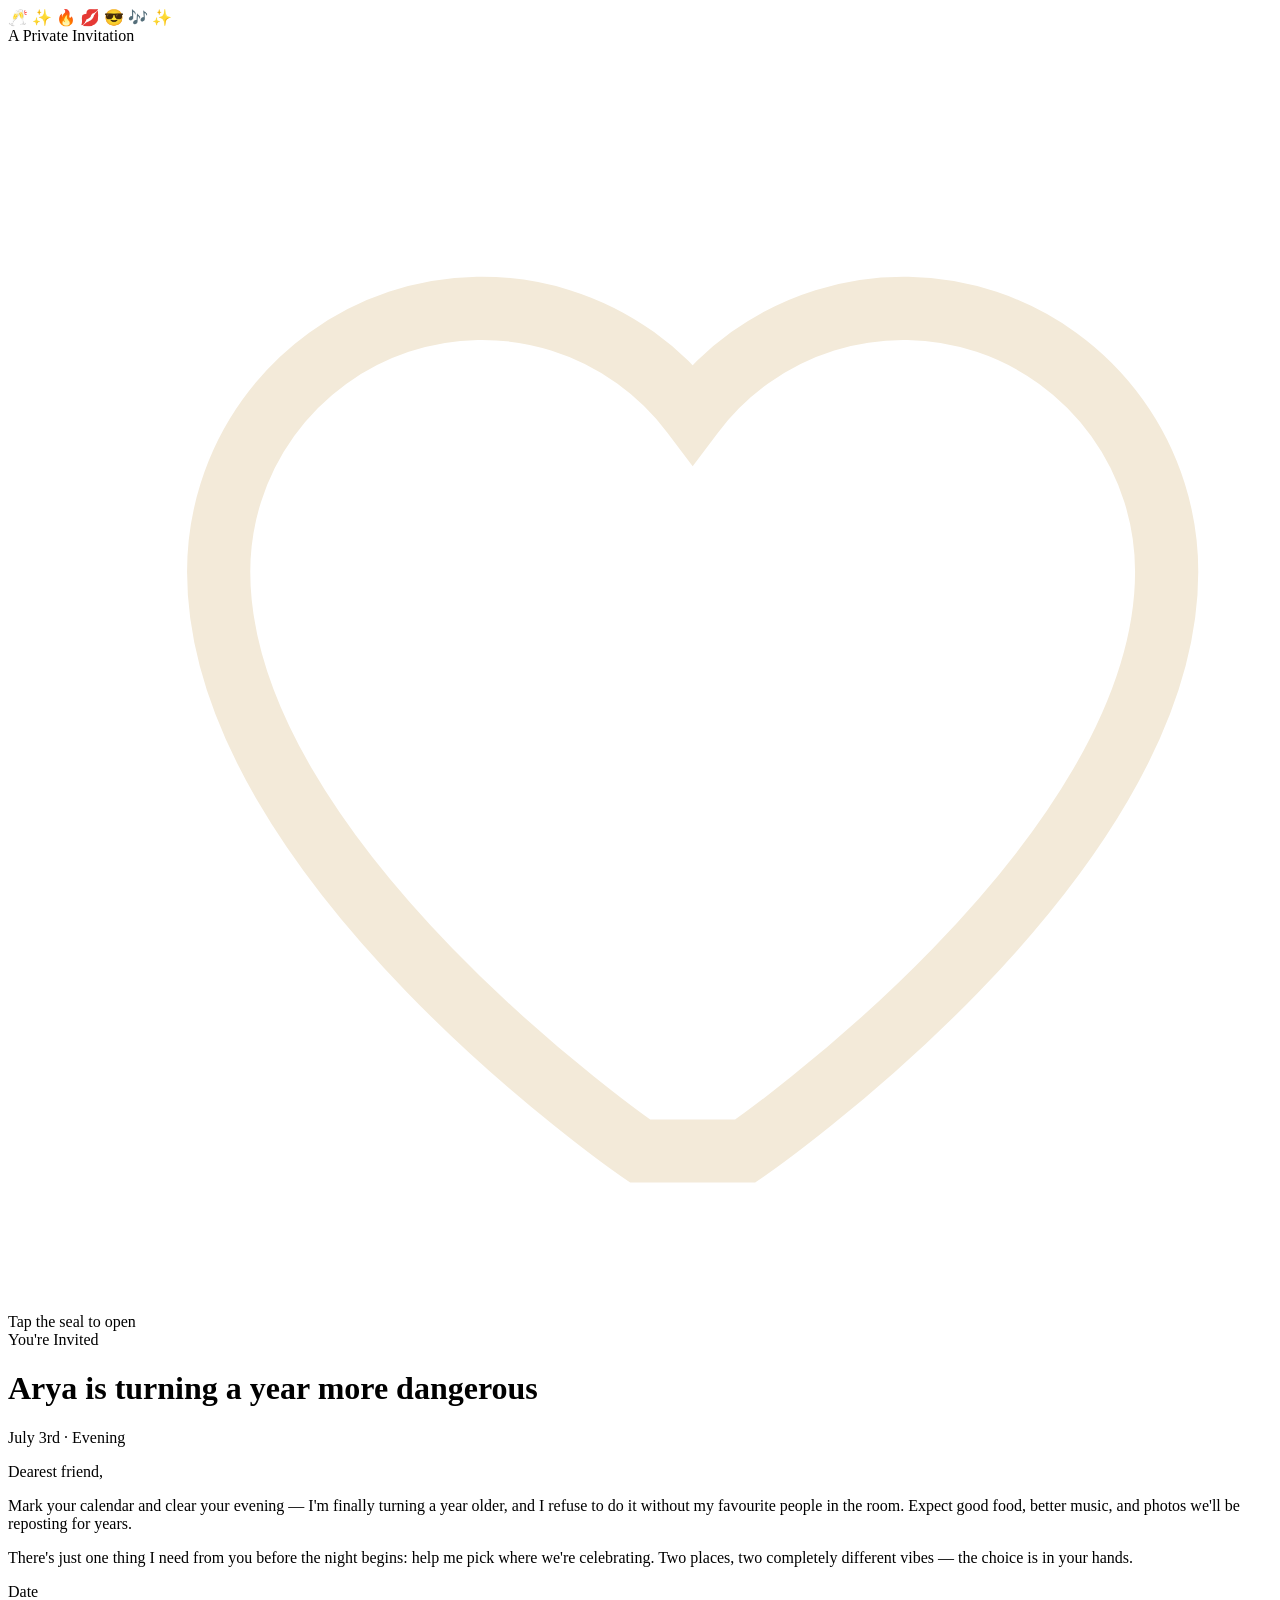
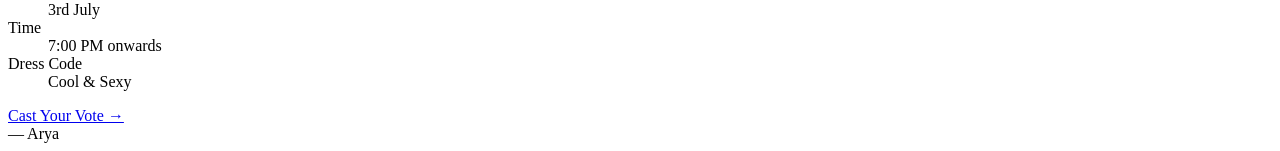
==== index.html @ eb1a6da1 "Create index.html" ====
<!doctype html>
<html lang="en">
<head>
<meta charset="UTF-8" />
<meta name="viewport" content="width=device-width, initial-scale=1.0" />
<title>You're Invited — Arya's Birthday</title>
<link rel="stylesheet" href="style.css" />
</head>
<body>
  <div class="stickers" aria-hidden="true">
    <span class="sticker s1">🥂</span>
    <span class="sticker s2">✨</span>
    <span class="sticker s3">🔥</span>
    <span class="sticker s4">💋</span>
    <span class="sticker s5">😎</span>
    <span class="sticker s6">🎶</span>
    <span class="sticker s7">✨</span>
  </div>

  <main class="card">
    <div id="sealStage" class="seal-stage">
      <div class="eyebrow">A Private Invitation</div>
      <div class="seal" aria-hidden="true">
        <svg viewBox="0 0 24 24" fill="none" stroke="#f3ead9" stroke-width="1.2">
          <path d="M12 21s-8-5.5-8-11a5 5 0 0 1 9-3 5 5 0 0 1 9 3c0 5.5-8 11-8 11z" />
        </svg>
      </div>
      <div class="seal-label">Tap the seal to open</div>
    </div>

    <div id="letter" class="letter">
      <div class="eyebrow">You're Invited</div>
      <h1 class="invite-title">Arya is turning a year more dangerous</h1>
      <p class="invite-sub">July 3rd · Evening</p>

      <div class="rule"></div>

      <div class="letter-body">
        <p>Dearest friend,</p>
        <p>Mark your calendar and clear your evening — I'm finally turning a year older, and I refuse to do it without my favourite people in the room. Expect good food, better music, and photos we'll be reposting for years.</p>
        <p>There's just one thing I need from you before the night begins: help me pick where we're celebrating. Two places, two completely different vibes — the choice is in your hands.</p>
      </div>

      <dl class="details">
        <dt>Date</dt>
        <dd>3rd July</dd>
        <dt>Time</dt>
        <dd>7:00 PM onwards</dd>
        <dt>Dress Code</dt>
        <dd><span class="dress-tag">Cool &amp; Sexy</span></dd>
      </dl>

      <div class="cta-row">
        <a href="invite.html" class="btn">Cast Your Vote →</a>
      </div>

      <div class="signed">— Arya</div>
    </div>
  </main>

  <script src="confetti.js"></script>
  <script>
    const stage = document.getElementById('sealStage');
    const letter = document.getElementById('letter');
    stage.addEventListener('click', () => {
      burstConfetti(stage);
      stage.style.display = 'none';
      letter.classList.add('open');
    });
  </script>
</body>
</html>
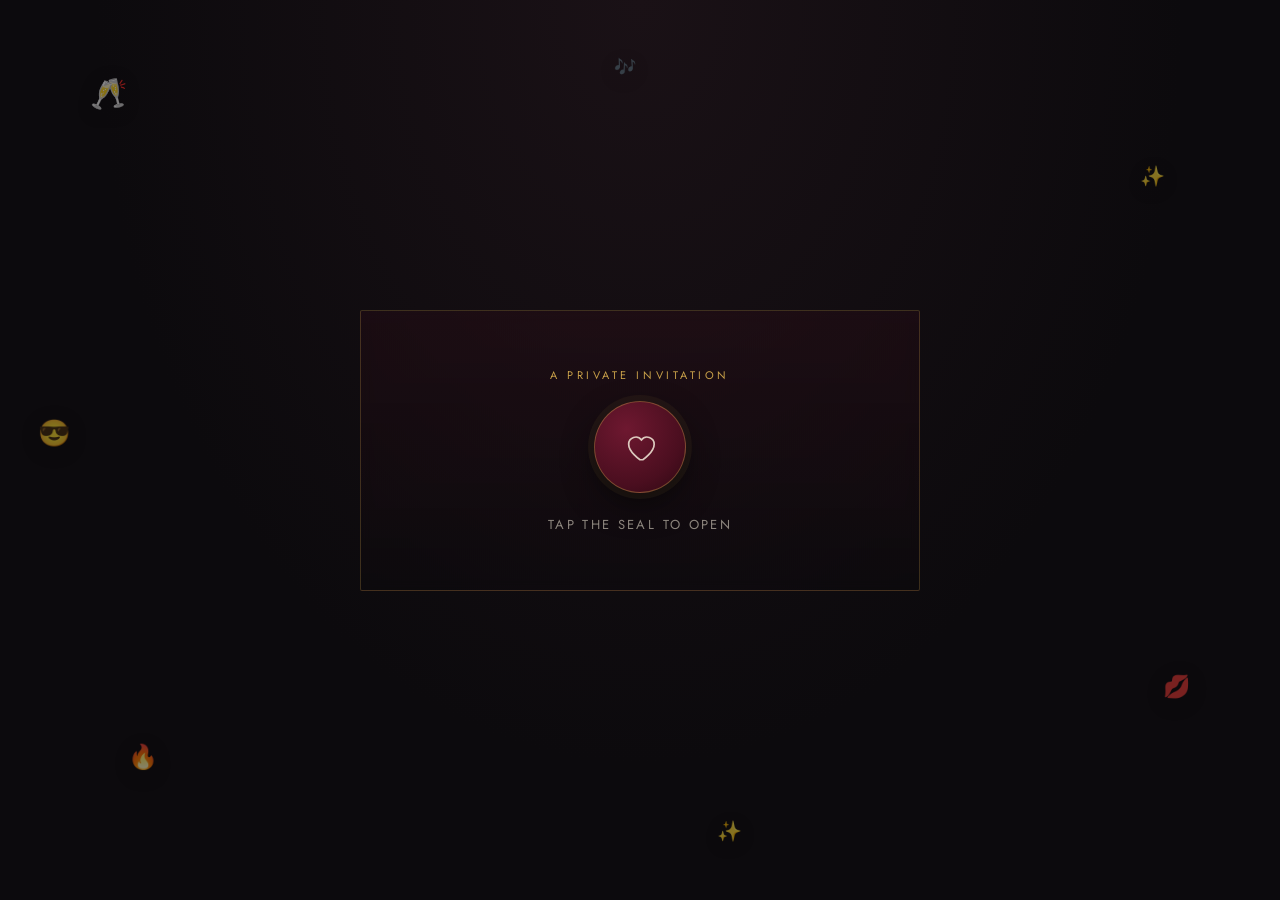
==== commit c20c79d9: "Update index.html" ====
--- a/index.html
+++ b/index.html
@@ -37,7 +37,7 @@
 
       <div class="letter-body">
         <p>Dearest friend,</p>
-        <p>Mark your calendar and clear your evening — I'm finally turning a year older, and I refuse to do it without my favourite people in the room. Expect good food, better music, and photos we'll be reposting for years.</p>
+        <p>Mark your calendar and clear your evening — I'm finally turning a year older, and I refuse to do it without my favourite people in the room.
         <p>There's just one thing I need from you before the night begins: help me pick where we're celebrating. Two places, two completely different vibes — the choice is in your hands.</p>
       </div>
 
--- a/style.css
+++ b/style.css
@@ -0,0 +1,470 @@
+@import url('https://fonts.googleapis.com/css2?family=Cormorant+Garamond:ital,wght@0,400;0,600;1,500;1,600&family=Jost:wght@400;500;600&display=swap');
+
+:root {
+  --black: #0c0a0d;
+  --wine: #4a0e1f;
+  --wine-light: #6e1830;
+  --gold: #c9a14a;
+  --gold-soft: #e3c98a;
+  --ivory: #f3ead9;
+  --rose: #e0536a;
+  --line: rgba(201, 161, 74, 0.25);
+}
+
+* { box-sizing: border-box; }
+
+html {
+  scroll-behavior: smooth;
+}
+
+body {
+  margin: 0;
+  min-height: 100vh;
+  background:
+    radial-gradient(ellipse at top, #1a1116 0%, var(--black) 60%);
+  color: var(--ivory);
+  font-family: 'Jost', sans-serif;
+  font-weight: 400;
+  display: flex;
+  align-items: center;
+  justify-content: center;
+  padding: 32px 18px;
+  overflow-x: hidden;
+}
+
+body::before {
+  content: '';
+  position: fixed;
+  inset: 0;
+  pointer-events: none;
+  background-image: radial-gradient(circle, var(--gold) 0.6px, transparent 0.6px);
+  background-size: 26px 26px;
+  opacity: 0.05;
+  z-index: 0;
+}
+
+.display {
+  font-family: 'Cormorant Garamond', serif;
+}
+
+a { color: inherit; }
+
+/* ---------- Shared frame ---------- */
+.card {
+  position: relative;
+  z-index: 1;
+  width: 100%;
+  max-width: 560px;
+  border: 1px solid var(--line);
+  background: linear-gradient(180deg, rgba(74, 14, 31, 0.18), rgba(12, 10, 13, 0.4));
+  backdrop-filter: blur(6px);
+  border-radius: 2px;
+  padding: 56px 44px;
+}
+
+.eyebrow {
+  font-family: 'Jost', sans-serif;
+  font-size: 11px;
+  letter-spacing: 0.32em;
+  text-transform: uppercase;
+  color: var(--gold);
+  margin: 0 0 18px;
+  text-align: center;
+}
+
+.rule {
+  width: 56px;
+  height: 1px;
+  background: var(--gold);
+  margin: 22px auto;
+  opacity: 0.6;
+}
+
+/* ---------- Page 1: the letter / wax seal ---------- */
+.seal-stage {
+  display: flex;
+  flex-direction: column;
+  align-items: center;
+  justify-content: center;
+  text-align: center;
+  cursor: pointer;
+}
+
+.seal {
+  width: 92px;
+  height: 92px;
+  border-radius: 50%;
+  background: radial-gradient(circle at 35% 30%, var(--wine-light), var(--wine) 65%, #2c0712 100%);
+  border: 1px solid rgba(201, 161, 74, 0.4);
+  display: flex;
+  align-items: center;
+  justify-content: center;
+  box-shadow: 0 0 0 6px rgba(201, 161, 74, 0.06), 0 12px 30px rgba(0,0,0,0.5);
+  transition: transform 0.45s ease, box-shadow 0.45s ease;
+  animation: pulse 3.2s ease-in-out infinite;
+}
+
+.seal svg { width: 34px; height: 34px; opacity: 0.85; }
+
+.seal-stage:hover .seal {
+  transform: scale(1.06) rotate(-3deg);
+  box-shadow: 0 0 0 9px rgba(201, 161, 74, 0.1), 0 16px 36px rgba(0,0,0,0.55);
+}
+
+@keyframes pulse {
+  0%, 100% { box-shadow: 0 0 0 6px rgba(201,161,74,0.06), 0 12px 30px rgba(0,0,0,0.5); }
+  50% { box-shadow: 0 0 0 10px rgba(201,161,74,0.1), 0 12px 30px rgba(0,0,0,0.5); }
+}
+
+.seal-label {
+  margin-top: 22px;
+  font-size: 13px;
+  letter-spacing: 0.18em;
+  text-transform: uppercase;
+  color: rgba(243, 234, 217, 0.55);
+}
+
+.letter {
+  display: none;
+}
+
+.letter.open {
+  display: block;
+  animation: unfold 0.7s cubic-bezier(.2,.8,.2,1);
+}
+
+@keyframes unfold {
+  from { opacity: 0; transform: translateY(14px) scaleY(0.96); transform-origin: top; }
+  to { opacity: 1; transform: translateY(0) scaleY(1); }
+}
+
+h1.invite-title {
+  font-size: clamp(2.2rem, 6vw, 3rem);
+  font-weight: 600;
+  font-style: italic;
+  text-align: center;
+  margin: 0 0 4px;
+  color: var(--ivory);
+  letter-spacing: 0.01em;
+}
+
+.invite-sub {
+  text-align: center;
+  font-size: 14px;
+  letter-spacing: 0.14em;
+  text-transform: uppercase;
+  color: var(--gold-soft);
+  margin: 0 0 8px;
+}
+
+.letter-body {
+  font-family: 'Cormorant Garamond', serif;
+  font-size: 19px;
+  line-height: 1.75;
+  color: rgba(243, 234, 217, 0.92);
+  margin: 26px 0;
+}
+
+.letter-body p { margin: 0 0 16px; }
+
+.details {
+  display: grid;
+  grid-template-columns: auto 1fr;
+  gap: 10px 16px;
+  margin: 28px 0;
+  font-size: 14px;
+}
+
+.details dt {
+  color: var(--gold);
+  letter-spacing: 0.12em;
+  text-transform: uppercase;
+  font-size: 11px;
+  align-self: center;
+}
+
+.details dd {
+  margin: 0;
+  font-family: 'Cormorant Garamond', serif;
+  font-size: 18px;
+  color: var(--ivory);
+}
+
+.dress-tag {
+  display: inline-block;
+  margin-top: 4px;
+  padding: 3px 10px;
+  border: 1px solid var(--rose);
+  color: var(--rose);
+  border-radius: 999px;
+  font-size: 11px;
+  letter-spacing: 0.1em;
+  text-transform: uppercase;
+}
+
+.cta-row {
+  text-align: center;
+  margin-top: 32px;
+}
+
+.btn {
+  display: inline-block;
+  background: linear-gradient(180deg, var(--gold-soft), var(--gold));
+  color: #2b1505;
+  font-family: 'Jost', sans-serif;
+  font-weight: 600;
+  font-size: 13px;
+  letter-spacing: 0.1em;
+  text-transform: uppercase;
+  padding: 14px 30px;
+  border: none;
+  border-radius: 2px;
+  cursor: pointer;
+  text-decoration: none;
+  transition: transform 0.25s ease, box-shadow 0.25s ease;
+  box-shadow: 0 8px 20px rgba(201, 161, 74, 0.18);
+}
+
+.btn:hover {
+  transform: translateY(-2px);
+  box-shadow: 0 12px 26px rgba(201, 161, 74, 0.28);
+}
+
+.signed {
+  text-align: center;
+  margin-top: 26px;
+  font-family: 'Cormorant Garamond', serif;
+  font-style: italic;
+  font-size: 18px;
+  color: var(--gold-soft);
+}
+
+/* ---------- Page 2: the poll ---------- */
+.poll-title {
+  font-size: clamp(1.9rem, 5vw, 2.5rem);
+  font-style: italic;
+  font-weight: 600;
+  text-align: center;
+  margin: 0 0 6px;
+}
+
+.poll-sub {
+  text-align: center;
+  font-size: 14px;
+  color: rgba(243,234,217,0.6);
+  margin: 0 0 36px;
+  font-family: 'Cormorant Garamond', serif;
+  font-size: 17px;
+}
+
+.options {
+  display: grid;
+  gap: 16px;
+}
+
+.option {
+  position: relative;
+  border: 1px solid var(--line);
+  padding: 22px 20px;
+  border-radius: 2px;
+  cursor: pointer;
+  background: rgba(255,255,255,0.015);
+  transition: border-color 0.3s ease, background 0.3s ease, transform 0.2s ease;
+  overflow: hidden;
+}
+
+.option:hover {
+  border-color: var(--gold);
+  transform: translateY(-2px);
+}
+
+.option.voted {
+  border-color: var(--gold);
+}
+
+.option .fill {
+  position: absolute;
+  inset: 0;
+  width: 0%;
+  background: linear-gradient(90deg, rgba(201,161,74,0.16), rgba(201,161,74,0.04));
+  transition: width 0.9s cubic-bezier(.2,.8,.2,1);
+  z-index: 0;
+}
+
+.option-inner {
+  position: relative;
+  z-index: 1;
+  display: flex;
+  justify-content: space-between;
+  align-items: flex-start;
+  gap: 14px;
+}
+
+.option-name {
+  font-family: 'Cormorant Garamond', serif;
+  font-size: 23px;
+  font-weight: 600;
+  margin: 0 0 4px;
+}
+
+.option-desc {
+  font-size: 13px;
+  color: rgba(243,234,217,0.6);
+  line-height: 1.5;
+  margin: 0;
+}
+
+.option-pct {
+  font-family: 'Cormorant Garamond', serif;
+  font-size: 26px;
+  color: var(--gold-soft);
+  white-space: nowrap;
+}
+
+.option-votes {
+  font-size: 11px;
+  letter-spacing: 0.08em;
+  text-transform: uppercase;
+  color: rgba(243,234,217,0.45);
+  text-align: right;
+  margin-top: 2px;
+}
+
+.poll-note {
+  text-align: center;
+  font-size: 12px;
+  letter-spacing: 0.06em;
+  color: rgba(243,234,217,0.4);
+  margin-top: 26px;
+}
+
+.poll-note.success {
+  color: var(--gold-soft);
+}
+
+.back-link {
+  display: block;
+  text-align: center;
+  margin-top: 24px;
+  font-size: 12px;
+  letter-spacing: 0.1em;
+  text-transform: uppercase;
+  color: rgba(243,234,217,0.4);
+  text-decoration: none;
+}
+
+.back-link:hover { color: var(--gold); }
+
+@media (prefers-reduced-motion: reduce) {
+  .seal { animation: none; }
+  .letter.open { animation: none; }
+  .option .fill { transition: none; }
+}
+
+@media (max-width: 480px) {
+  .card { padding: 40px 24px; }
+  .option-inner { flex-direction: column; }
+  .option-pct { align-self: flex-end; }
+}
+
+/* ---------- Floating stickers ---------- */
+.stickers {
+  position: fixed;
+  inset: 0;
+  pointer-events: none;
+  z-index: 0;
+  overflow: hidden;
+}
+
+.sticker {
+  position: absolute;
+  font-size: 26px;
+  opacity: 0.5;
+  filter: drop-shadow(0 4px 10px rgba(0,0,0,0.4));
+  animation: drift 9s ease-in-out infinite, spin 14s linear infinite;
+}
+
+.sticker.s1 { top: 8%;  left: 7%;  font-size: 30px; animation-delay: 0s, 0s; }
+.sticker.s2 { top: 18%; right: 9%; font-size: 20px; animation-delay: 1.2s, 2s; }
+.sticker.s3 { bottom: 14%; left: 10%; font-size: 24px; animation-delay: 2.4s, 1s; }
+.sticker.s4 { bottom: 22%; right: 7%; font-size: 22px; animation-delay: 0.6s, 3s; }
+.sticker.s5 { top: 46%; left: 3%; font-size: 26px; animation-delay: 1.8s, 0.5s; }
+.sticker.s6 { top: 6%; left: 48%; font-size: 18px; animation-delay: 3s, 2.5s; }
+.sticker.s7 { bottom: 6%; right: 42%; font-size: 20px; animation-delay: 0.9s, 1.5s; }
+
+@keyframes drift {
+  0%, 100% { transform: translateY(0); }
+  50% { transform: translateY(-22px); }
+}
+
+@keyframes spin {
+  from { rotate: 0deg; }
+  to { rotate: 360deg; }
+}
+
+/* ---------- Card entrance ---------- */
+.card {
+  animation: cardIn 0.8s cubic-bezier(.2,.8,.2,1);
+}
+
+@keyframes cardIn {
+  from { opacity: 0; transform: translateY(18px) scale(0.98); }
+  to { opacity: 1; transform: translateY(0) scale(1); }
+}
+
+.letter.open > * {
+  animation: lineIn 0.6s cubic-bezier(.2,.8,.2,1) both;
+}
+
+.letter.open > *:nth-child(1) { animation-delay: 0.05s; }
+.letter.open > *:nth-child(2) { animation-delay: 0.12s; }
+.letter.open > *:nth-child(3) { animation-delay: 0.19s; }
+.letter.open > *:nth-child(4) { animation-delay: 0.26s; }
+.letter.open > *:nth-child(5) { animation-delay: 0.33s; }
+.letter.open > *:nth-child(6) { animation-delay: 0.4s; }
+.letter.open > *:nth-child(7) { animation-delay: 0.47s; }
+
+@keyframes lineIn {
+  from { opacity: 0; transform: translateY(10px); }
+  to { opacity: 1; transform: translateY(0); }
+}
+
+/* ---------- Confetti ---------- */
+.confetti-layer {
+  position: fixed;
+  inset: 0;
+  pointer-events: none;
+  z-index: 50;
+}
+
+.confetti-piece {
+  position: fixed;
+  border-radius: 1px;
+  animation-name: confettiBurst;
+  animation-timing-function: cubic-bezier(.2,.7,.3,1);
+  animation-fill-mode: forwards;
+  will-change: transform, opacity;
+}
+
+@keyframes confettiBurst {
+  0% { transform: translate(-50%, -50%) rotate(0deg); opacity: 1; }
+  100% { transform: translate(calc(-50% + var(--dx)), calc(-50% + var(--dy))) rotate(var(--rotate)); opacity: 0; }
+}
+
+/* ---------- Poll option pop on vote ---------- */
+.option.voted {
+  animation: votedPop 0.5s cubic-bezier(.3,1.4,.4,1);
+}
+
+@keyframes votedPop {
+  0% { transform: scale(1); }
+  35% { transform: scale(1.035); }
+  100% { transform: scale(1); }
+}
+
+@media (prefers-reduced-motion: reduce) {
+  .sticker { animation: none; opacity: 0.35; }
+  .card { animation: none; }
+  .letter.open > * { animation: none; }
+  .option.voted { animation: none; }
+}
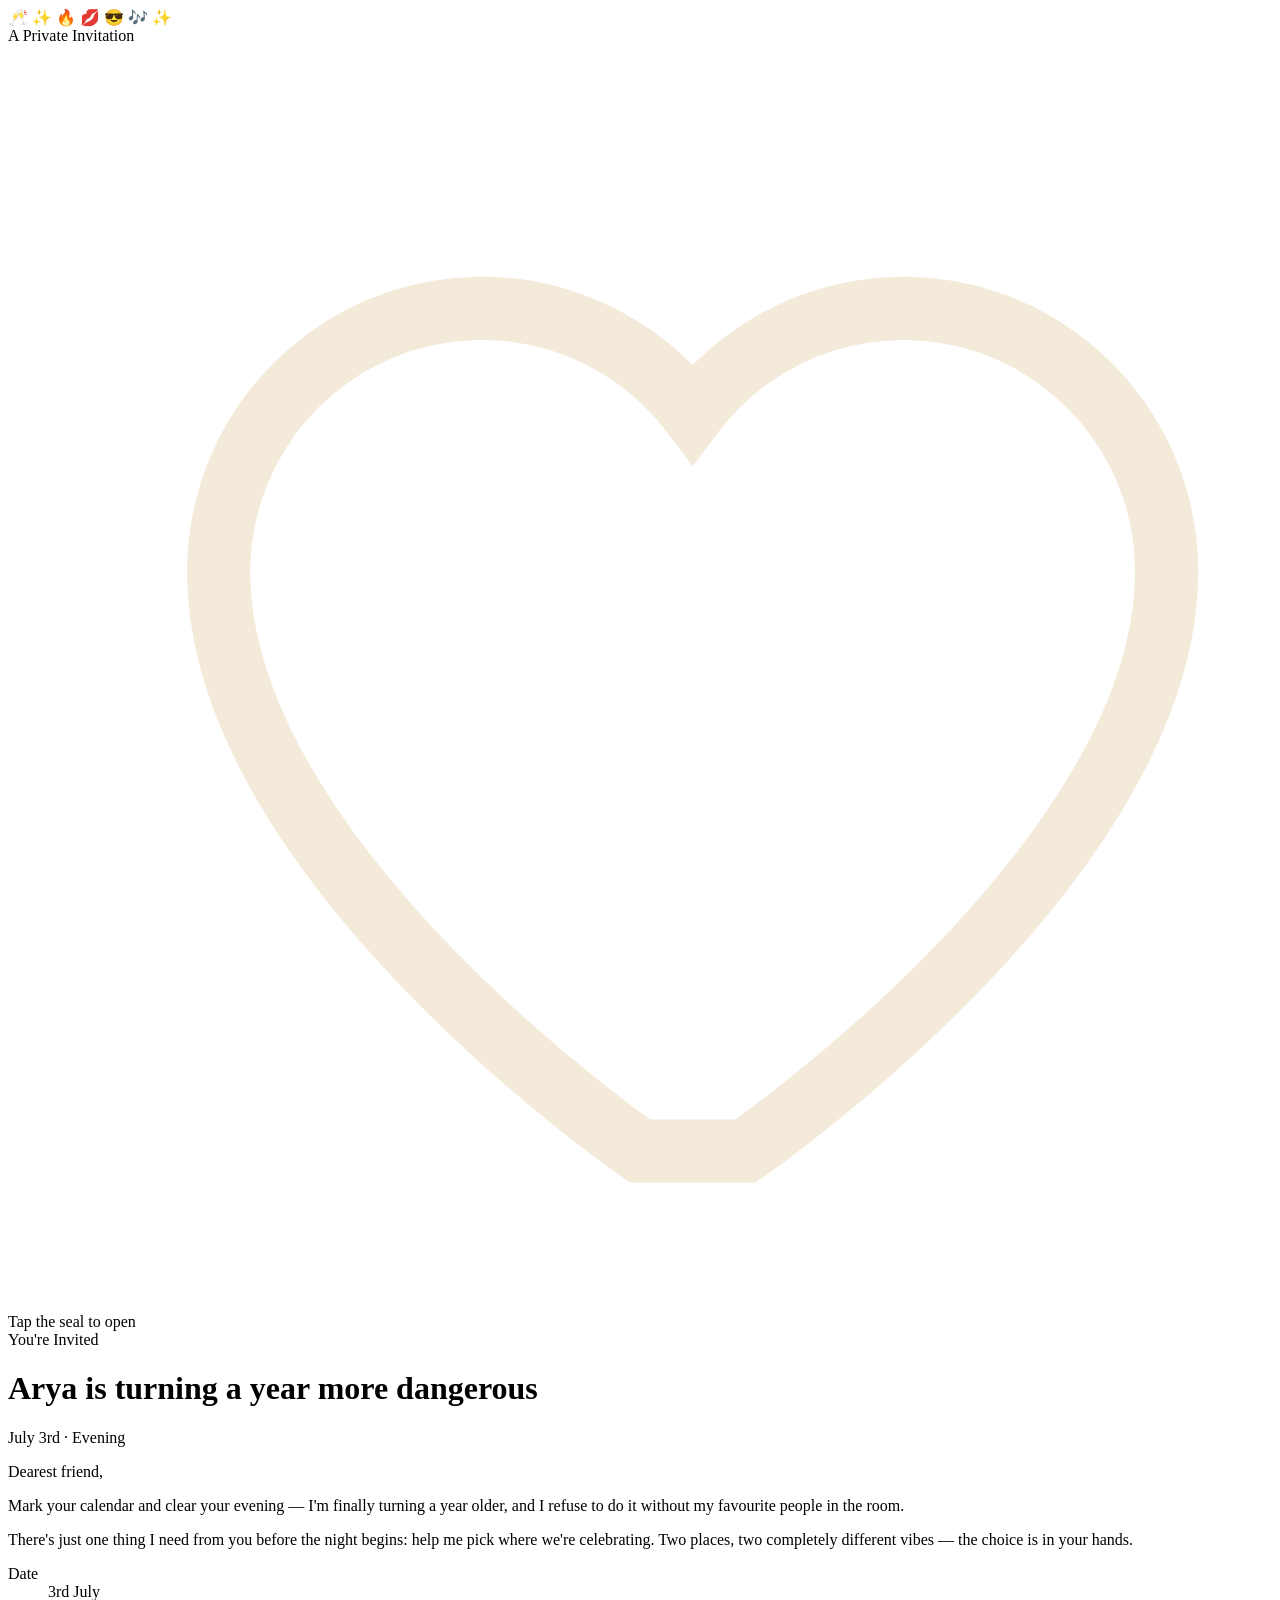
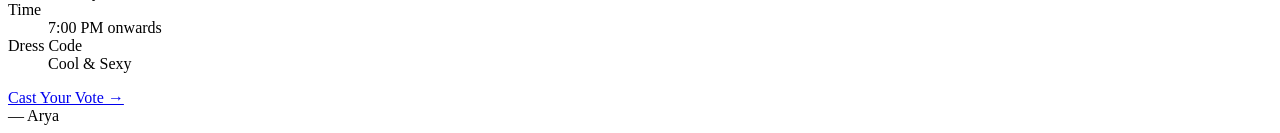
==== commit f46db7a6: "Create index.html" ====
--- a/index.html
+++ b/index.html
@@ -4,7 +4,7 @@
 <meta charset="UTF-8" />
 <meta name="viewport" content="width=device-width, initial-scale=1.0" />
 <title>You're Invited — Arya's Birthday</title>
-<link rel="stylesheet" href="style.css" />
+<link rel="stylesheet" href="style.css?v=2" />
 </head>
 <body>
   <div class="stickers" aria-hidden="true">
@@ -58,7 +58,7 @@
     </div>
   </main>
 
-  <script src="confetti.js"></script>
+  <script src="confetti.js?v=2"></script>
   <script>
     const stage = document.getElementById('sealStage');
     const letter = document.getElementById('letter');
